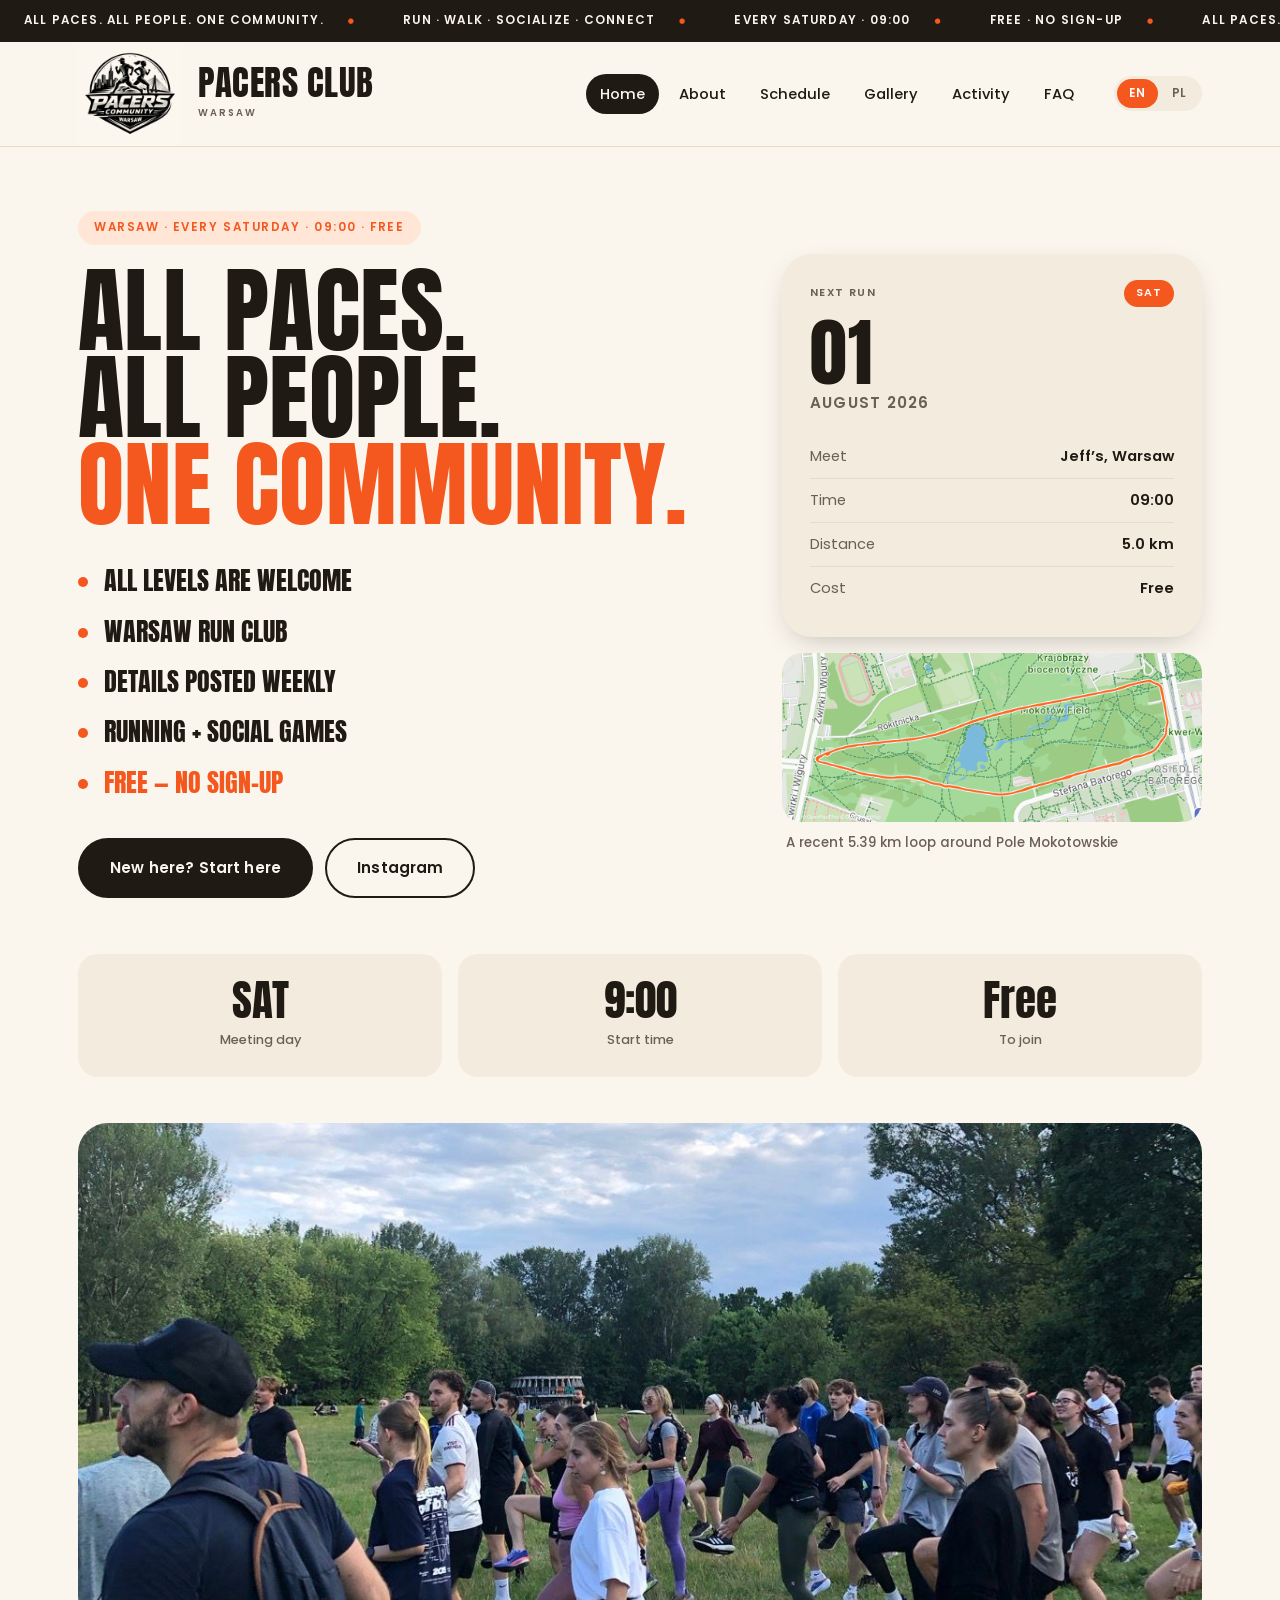
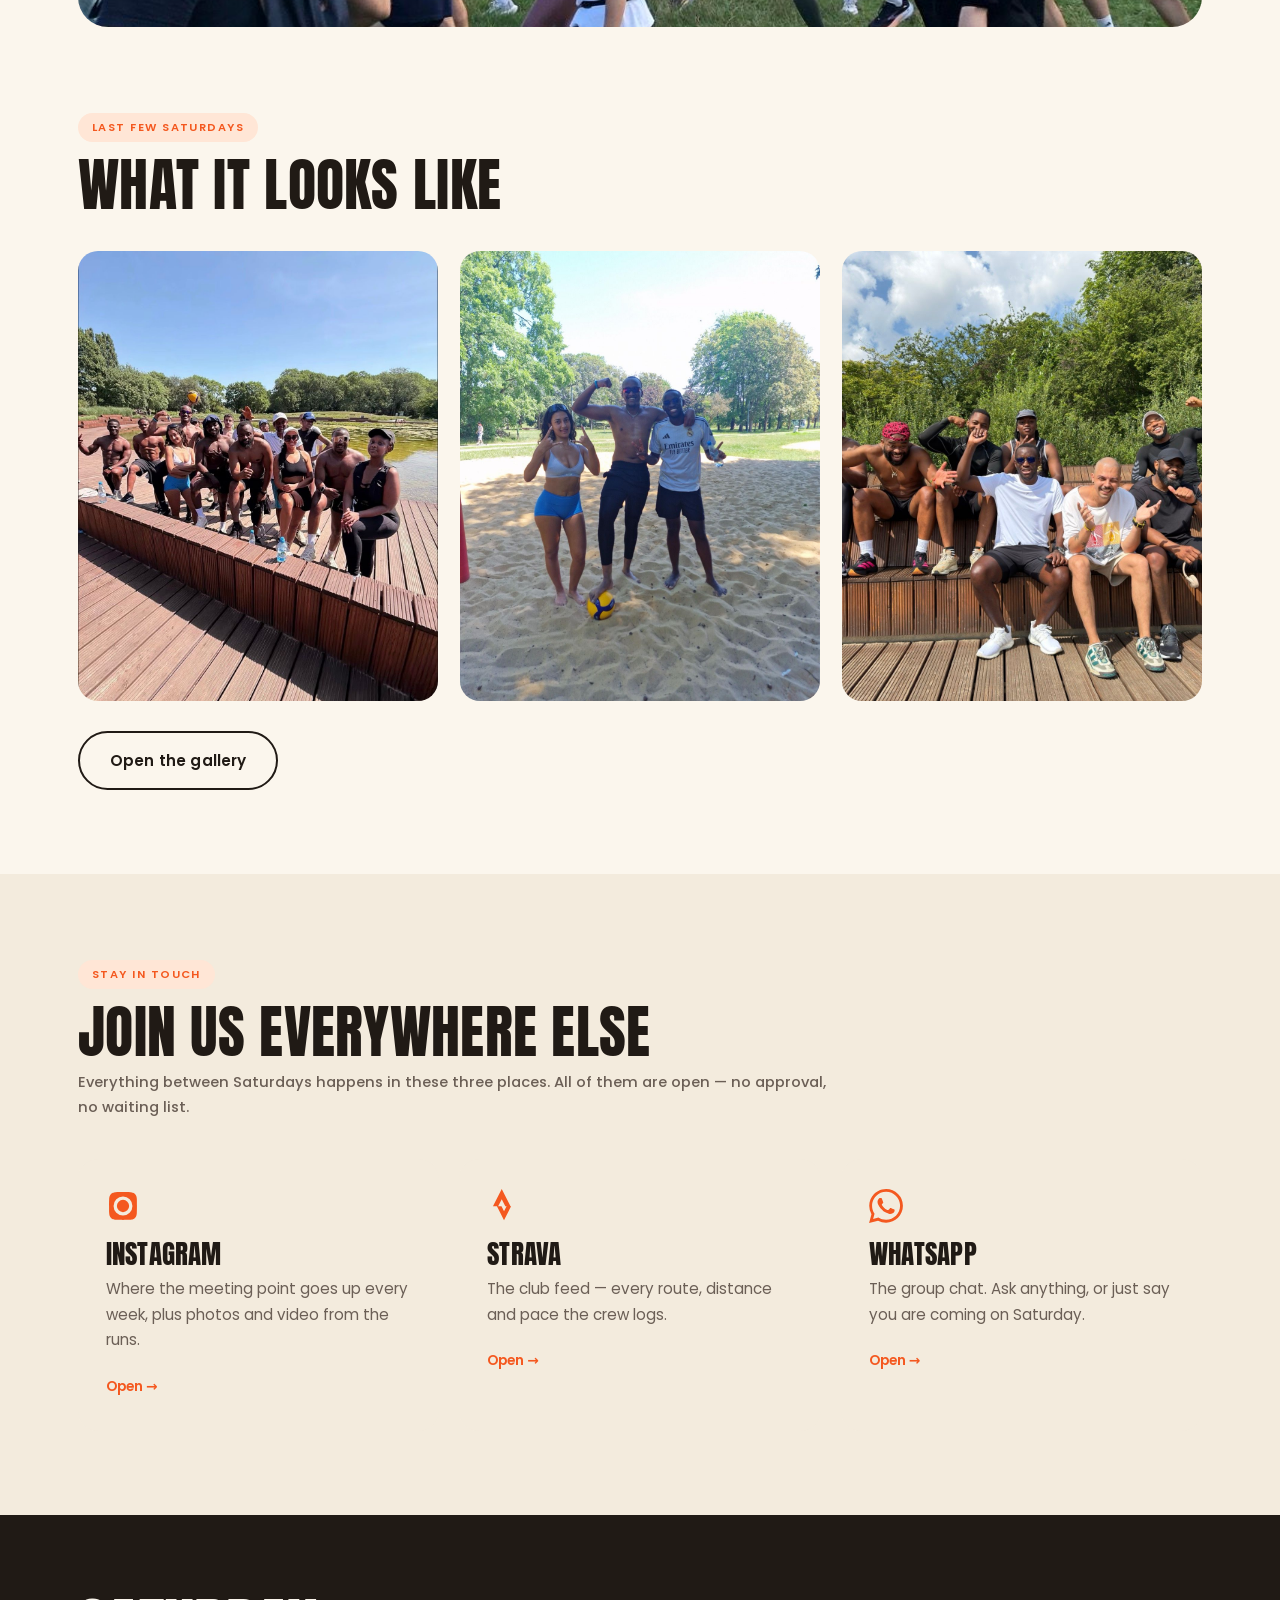
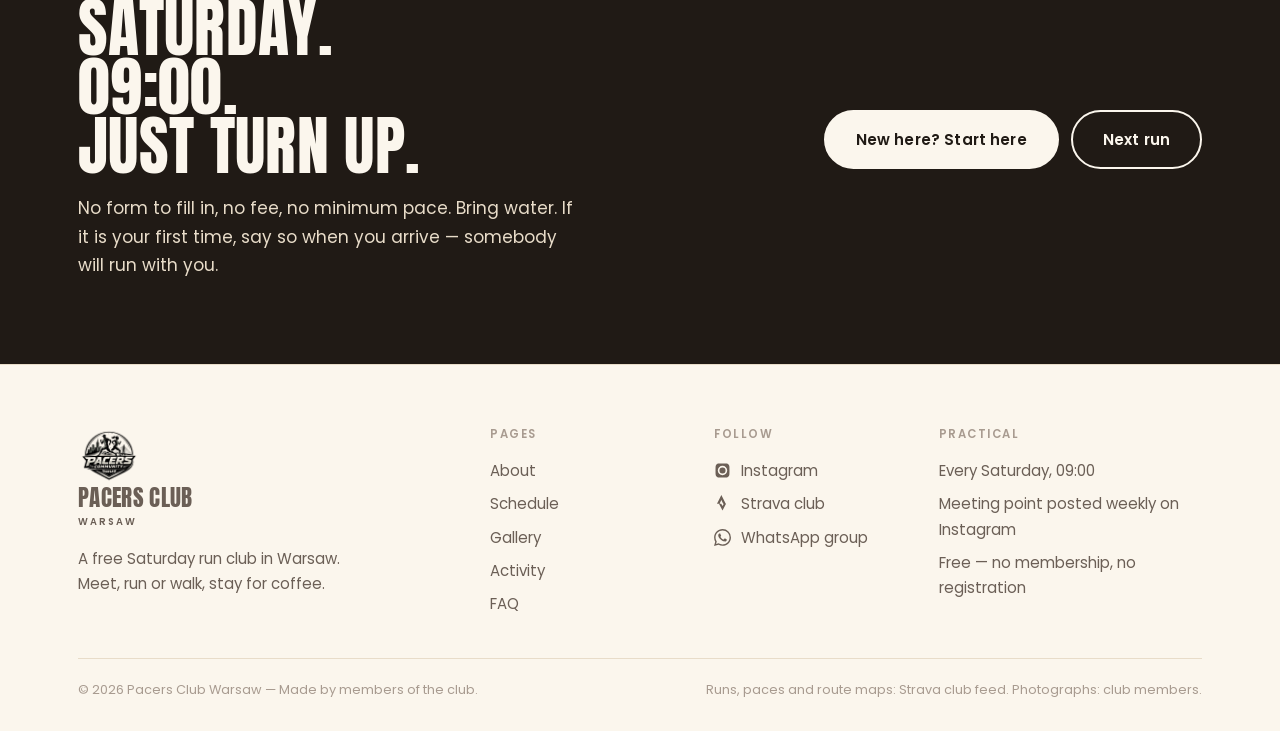
==== index.html @ 80765896 "Initial commit: Pacers Club Warsaw site" ====
<!DOCTYPE html>
<html lang="en">
<head>
<meta charset="UTF-8">
<meta name="viewport" content="width=device-width, initial-scale=1">
<title>Pacers Club Warsaw — all paces, all people, one community</title>
<meta name="description" content="A free Saturday run club in Warsaw. Meet at 09:00, run or walk any distance, stay for coffee. No sign-up, no fee, no minimum pace.">
<link rel="icon" href="assets/logo.jpg">
<link rel="stylesheet" href="css/style.css">
</head>
<body>

<div class="ticker"><div class="ticker-track"></div></div>

<header class="site-header">
  <div class="header-in">
    <a class="brand brand-lg" href="index.html">
      <img src="assets/logo.jpg" alt="Pacers Club Warsaw">
      <span><b>Pacers Club</b><small>Warsaw</small></span>
    </a>
    <nav class="main-nav">
      <ul>
        <li><a href="index.html" aria-current="page" data-i18n="nav_home">Home</a></li>
        <li><a href="about.html" data-i18n="nav_about">About</a></li>
        <li><a href="schedule.html" data-i18n="nav_schedule">Schedule</a></li>
        <li><a href="gallery.html" data-i18n="nav_gallery">Gallery</a></li>
        <li><a href="activity.html" data-i18n="nav_activity">Activity</a></li>
        <li><a href="join.html" data-i18n="nav_join">FAQ</a></li>
      </ul>
    </nav>
    <div class="header-tools">
      <div class="lang">
        <button data-lang="en" aria-pressed="true">EN</button>
        <button data-lang="pl" aria-pressed="false">PL</button>
      </div>
      <button class="burger" aria-label="Menu"><i></i><i></i><i></i></button>
    </div>
  </div>
</header>

<!-- ------------------------------------------------------------------ hero -->
<section class="hero">
  <div class="wrap">
    <div class="hero-grid">
      <div>
        <p class="kicker" data-i18n="h_kicker">Warsaw · Every Saturday · 09:00 · Free</p>
        <h1 data-i18n="h_title">All paces.<br>All people.<br><em>One community.</em></h1>
        <ul class="bio">
          <li data-i18n="bio_1">All levels are welcome</li>
          <li data-i18n="bio_2">Warsaw run club</li>
          <li data-i18n="bio_3">Details posted weekly</li>
          <li data-i18n="bio_4">Running + social games</li>
          <li data-i18n="bio_5">Free — no sign-up</li>
        </ul>
        <div class="btns" style="margin-top:32px">
          <a class="btn" href="join.html" data-i18n="h_btn_join">New here? Start here</a>
          <a class="btn ghost" href="https://www.instagram.com/pacersclub_warsaw/" target="_blank" rel="noopener" data-i18n="h_btn_ig">Instagram</a>
        </div>
      </div>

      <div class="hero-side">
        <aside class="bib">
          <div class="bib-top">
            <span data-i18n="bib_label">Next run</span>
            <span data-i18n="bib_day">Sat</span>
          </div>
          <div class="bib-no">01</div>
          <div class="bib-mo" data-i18n="bib_month">August 2026</div>
          <dl>
            <div><dt data-i18n="bib_meet">Meet</dt><dd>Jeff’s, Warsaw</dd></div>
            <div><dt data-i18n="bib_time">Time</dt><dd>09:00</dd></div>
            <div><dt data-i18n="bib_dist">Distance</dt><dd>5.0 km</dd></div>
            <div><dt data-i18n="bib_cost">Cost</dt><dd data-i18n="bib_cost_v">Free</dd></div>
          </dl>
        </aside>
        <figure class="bib-map">
          <img src="assets/routes/pole-mokotowskie.png" alt="Recorded 5.39 km loop around Pole Mokotowskie, Warsaw">
          <figcaption data-i18n="bib_map_cap">A recent 5.39 km loop around Pole Mokotowskie</figcaption>
        </figure>
      </div>
    </div>
  </div>
</section>

<!-- ------------------------------------------------------- the three facts -->
<section class="tight" style="padding-top:0">
  <div class="wrap">
    <div class="facts facts-3">
      <div class="fact"><div class="v">SAT</div><div class="k" data-i18n="f_day">Meeting day</div></div>
      <div class="fact"><div class="v">9:00</div><div class="k" data-i18n="f_time">Start time</div></div>
      <div class="fact"><div class="v" data-i18n="f_cost_v">Free</div><div class="k" data-i18n="f_cost">To join</div></div>
    </div>
  </div>
</section>

<div class="bleed-wrap">
  <img class="bleed" src="assets/photos/warmup.jpg" alt="The whole group warming up together in a Warsaw park on a Saturday morning">
</div>

<!-- --------------------------------------------------------------- gallery -->
<section>
  <div class="wrap">
    <div class="sec-head">
      <span class="no" data-i18n="gal_no">Last few Saturdays</span>
      <h2 data-i18n="gal_h">What it looks like</h2>
    </div>
    <div class="sheet">
      <div class="frame ar-4x5"><img src="assets/photos/deck-group.jpg" alt="The whole crew on the wooden deck by the lake after a Saturday run" loading="lazy"></div>
      <div class="frame ar-4x5"><img src="assets/photos/volley.jpg" alt="Three club members on the beach volleyball court after the run" loading="lazy"></div>
      <div class="frame ar-4x5"><img src="assets/photos/crew.jpg" alt="Club members sitting on wooden steps after a Saturday run" loading="lazy"></div>
    </div>
    <div class="btns" style="margin-top:30px">
      <a class="btn ghost" href="gallery.html" data-i18n="gal_btn">Open the gallery</a>
    </div>
  </div>
</section>

<!-- --------------------------------------------------------------- socials -->
<section class="warm">
  <div class="wrap">
    <div class="sec-head">
      <span class="no" data-i18n="so_no">Stay in touch</span>
      <h2 data-i18n="so_h">Join us everywhere else</h2>
      <span class="aside" data-i18n="so_p"></span>
    </div>
    <div class="socials">
      <a class="social" href="https://www.instagram.com/pacersclub_warsaw/" target="_blank" rel="noopener">
        <span class="social-ic" data-icon="instagram"></span>
        <h3>Instagram</h3>
        <p data-i18n="so_ig_p"></p>
        <span class="go" data-i18n="so_go">Open</span>
      </a>
      <a class="social" href="https://www.strava.com/clubs/2102616" target="_blank" rel="noopener">
        <span class="social-ic" data-icon="strava"></span>
        <h3>Strava</h3>
        <p data-i18n="so_st_p"></p>
        <span class="go" data-i18n="so_go">Open</span>
      </a>
      <a class="social" href="https://chat.whatsapp.com/F90RcARxVka1QFy6qhvAFN?mode=gi_t" target="_blank" rel="noopener">
        <span class="social-ic" data-icon="whatsapp"></span>
        <h3>WhatsApp</h3>
        <p data-i18n="so_wa_p"></p>
        <span class="go" data-i18n="so_go">Open</span>
      </a>
    </div>
  </div>
</section>

<!-- ------------------------------------------------------------------- cta -->
<section class="ink">
  <div class="wrap">
    <div class="cta">
      <div>
        <h2 data-i18n="cta_h">Saturday.<br>09:00.<br>Just turn up.</h2>
        <p data-i18n="cta_p"></p>
      </div>
      <div class="btns">
        <a class="btn" href="join.html" data-i18n="cta_btn_join">New here? Start here</a>
        <a class="btn ghost" href="schedule.html" data-i18n="h_btn_next">Next run</a>
      </div>
    </div>
  </div>
</section>

<footer class="site-footer">
  <div class="wrap">
    <div class="foot-grid">
      <div>
        <a class="brand" href="index.html" style="margin-bottom:16px">
          <img src="assets/logo.jpg" alt="">
          <span><b>Pacers Club</b><small>Warsaw</small></span>
        </a>
        <p data-i18n="foot_tag" style="max-width:34ch"></p>
      </div>
      <div>
        <h4 data-i18n="foot_explore">Pages</h4>
        <a href="about.html" data-i18n="nav_about">About</a>
        <a href="schedule.html" data-i18n="nav_schedule">Schedule</a>
        <a href="gallery.html" data-i18n="nav_gallery">Gallery</a>
        <a href="activity.html" data-i18n="nav_activity">Activity</a>
        <a href="join.html" data-i18n="nav_join">FAQ</a>
      </div>
      <div>
        <h4 data-i18n="foot_follow">Follow</h4>
        <a data-icon="instagram" href="https://www.instagram.com/pacersclub_warsaw/" target="_blank" rel="noopener">Instagram</a>
        <a data-icon="strava" href="https://www.strava.com/clubs/2102616" target="_blank" rel="noopener">Strava club</a>
        <a data-icon="whatsapp" href="https://chat.whatsapp.com/F90RcARxVka1QFy6qhvAFN?mode=gi_t" target="_blank" rel="noopener">WhatsApp group</a>
      </div>
      <div>
        <h4 data-i18n="foot_practical">Practical</h4>
        <p data-i18n="foot_p1"></p>
        <p data-i18n="foot_p2"></p>
        <p data-i18n="foot_p3"></p>
      </div>
    </div>
    <div class="foot-bottom">
      <span>© 2026 Pacers Club Warsaw — <span data-i18n="foot_rights"></span></span>
      <span data-i18n="foot_credit"></span>
    </div>
  </div>
</footer>

<script src="js/data.js"></script>
<script src="js/i18n.js"></script>
<script src="js/site.js"></script>
</body>
</html>
---- css/style.css ----
@import url('https://fonts.googleapis.com/css2?family=Anton&family=Poppins:wght@400;500;600;700&display=swap');

/* ==========================================================================
   Pacers Club Warsaw

   Two rules the design follows:
   1. Warm, not technical. Rounded shapes, a soft cream ground, a chunky
      display face. No monospace anywhere — mono is what made the earlier
      pass read like a dashboard.
   2. All colour comes from the photographs. The interface stays cream,
      warm brown-black and one orange.
   ========================================================================== */

:root {
  --ink: #201a15;          /* warm brown-black, not pure black */
  --ink-70: #6b5f56;
  --ink-40: #a89b90;
  --cream: #fbf6ed;        /* page ground */
  --cream-2: #f3ebdd;      /* raised blocks */
  --cream-3: #e8dcc9;      /* borders, dividers */
  --accent: #f4581f;       /* warm orange, close to the Strava trace colour */
  --accent-soft: #ffe6d6;
  --r-sm: 12px;
  --r-md: 20px;
  --r-lg: 30px;
  --r-pill: 999px;
  --shadow: 0 3px 0 rgba(32,26,21,0.08);
  --shadow-lift: 0 10px 30px -12px rgba(32,26,21,0.32);
  --maxw: 1180px;
}

* { box-sizing: border-box; }

html {
  scroll-behavior: smooth;
  -webkit-text-size-adjust: 100%;
}

body {
  margin: 0;
  background: var(--cream);
  color: var(--ink);
  font-family: 'Poppins', system-ui, sans-serif;
  font-size: 17px;
  line-height: 1.68;
  font-variant-numeric: tabular-nums;
}

img { max-width: 100%; display: block; }
ul { margin: 0; padding: 0; list-style: none; }
a { color: inherit; text-decoration: none; }

h1, h2, h3, .display {
  font-family: 'Anton', 'Poppins', sans-serif;
  font-weight: 400;          /* Anton ships one very heavy weight */
  text-transform: uppercase;
  line-height: 0.92;
  letter-spacing: 0.005em;
  margin: 0;
}

/* small uppercase labels — Poppins, not mono, and only lightly tracked */
.label {
  font-weight: 600;
  font-size: 0.7rem;
  letter-spacing: 0.13em;
  text-transform: uppercase;
}

.wrap {
  max-width: var(--maxw);
  margin: 0 auto;
  padding: 0 28px;
}

/* --------------------------------------------------------------- ticker -- */
.ticker {
  background: var(--ink);
  color: var(--cream);
  overflow: hidden;
}
.ticker-track {
  display: flex;
  width: max-content;
  animation: slide 46s linear infinite;
}
.ticker span {
  font-weight: 600;
  font-size: 0.74rem;
  letter-spacing: 0.1em;
  text-transform: uppercase;
  padding: 11px 24px;
  white-space: nowrap;
}
.ticker span::after {
  content: "●";
  color: var(--accent);
  margin-left: 24px;
  font-size: 0.6em;
  vertical-align: middle;
}
@keyframes slide { to { transform: translateX(-50%); } }
@media (prefers-reduced-motion: reduce) { .ticker-track { animation: none; } }

/* --------------------------------------------------------------- header -- */
.site-header {
  position: sticky;
  top: 0;
  z-index: 60;
  background: rgba(251,246,237,0.92);
  backdrop-filter: blur(10px);
  border-bottom: 1px solid var(--cream-3);
}
.header-in {
  max-width: var(--maxw);
  margin: 0 auto;
  padding: 0 28px;
  min-height: 82px;
  display: flex;
  align-items: center;
  gap: 26px;
}

.brand { display: flex; align-items: center; gap: 12px; margin-right: auto; }
.brand img {
  width: 62px;
  height: 62px;
  object-fit: contain;
  mix-blend-mode: multiply;   /* knocks the logo's white ground out */
}
.brand b {
  font-family: 'Anton', sans-serif;
  font-weight: 400;
  font-size: 1.42rem;
  text-transform: uppercase;
  line-height: 0.92;
  letter-spacing: 0.015em;
}
/* the home page carries a larger mark */
.brand-lg { gap: 16px; }
.brand-lg img { width: 104px; height: 104px; }
.brand-lg b { font-size: 2.2rem; }
.brand-lg small { font-size: 0.74rem; letter-spacing: 0.24em; }

.brand small {
  display: block;
  font-weight: 600;
  font-size: 0.6rem;
  letter-spacing: 0.2em;
  text-transform: uppercase;
  white-space: nowrap;
  color: var(--ink-70);
}

.main-nav ul { display: flex; gap: 6px; }
.main-nav a {
  display: block;
  font-weight: 500;
  font-size: 0.92rem;
  padding: 8px 14px;
  border-radius: var(--r-pill);
  transition: background 0.15s, color 0.15s;
}
.main-nav a:hover { background: var(--cream-2); }
.main-nav a[aria-current="page"] { background: var(--ink); color: var(--cream); }

.header-tools { display: flex; align-items: center; gap: 12px; }

.lang { display: flex; gap: 2px; background: var(--cream-2); border-radius: var(--r-pill); padding: 3px; }
.lang button {
  font-family: inherit;
  font-weight: 600;
  font-size: 0.72rem;
  letter-spacing: 0.06em;
  padding: 6px 12px;
  background: transparent;
  border: 0;
  border-radius: var(--r-pill);
  cursor: pointer;
  color: var(--ink-70);
}
.lang button[aria-pressed="true"] { background: var(--accent); color: #fff; }

.burger {
  display: none;
  width: 44px; height: 40px;
  background: var(--cream-2);
  border: 0;
  border-radius: var(--r-sm);
  cursor: pointer;
  padding: 11px 12px;
}
.burger i { display: block; height: 2.5px; border-radius: 2px; background: var(--ink); margin-bottom: 4px; }
.burger i:last-child { margin-bottom: 0; }

/* -------------------------------------------------------------- buttons -- */
.btn {
  display: inline-block;
  font-family: inherit;
  font-weight: 600;
  font-size: 0.95rem;
  letter-spacing: 0.01em;
  padding: 15px 30px;
  border-radius: var(--r-pill);
  border: 2px solid var(--ink);
  background: var(--ink);
  color: var(--cream);
  cursor: pointer;
  transition: transform 0.14s, background 0.14s, color 0.14s, box-shadow 0.14s;
}
.btn:hover {
  background: var(--accent);
  border-color: var(--accent);
  color: #fff;
  transform: translateY(-2px);
  box-shadow: var(--shadow-lift);
}
.btn.ghost { background: transparent; color: var(--ink); }
.btn.ghost:hover { background: var(--ink); border-color: var(--ink); color: var(--cream); }

section.ink .btn { background: var(--cream); color: var(--ink); border-color: var(--cream); }
section.ink .btn.ghost { background: transparent; color: var(--cream); }
section.ink .btn:hover { background: var(--accent); border-color: var(--accent); color: #fff; }

.btns { display: flex; gap: 12px; flex-wrap: wrap; }

/* ------------------------------------------------------------- sections -- */
section { padding: 84px 0; }
section.tight { padding: 46px 0; }
section.ink { background: var(--ink); color: var(--cream); }
section.ink h2, section.ink h3 { color: var(--cream); }
section.warm { background: var(--cream-2); }

.sec-head { margin-bottom: 40px; max-width: 760px; }
.sec-head .no {
  display: inline-block;
  font-weight: 600;
  font-size: 0.7rem;
  letter-spacing: 0.13em;
  text-transform: uppercase;
  color: var(--accent);
  background: var(--accent-soft);
  border-radius: var(--r-pill);
  padding: 5px 14px;
  margin-bottom: 16px;
}
section.ink .sec-head .no { background: rgba(244,88,31,0.18); }
.sec-head h2 { font-size: clamp(2.1rem, 5.2vw, 3.6rem); }
.sec-head .aside {
  display: block;
  margin-top: 12px;
  font-weight: 500;
  font-size: 0.92rem;
  color: var(--ink-70);
}
section.ink .sec-head .aside { color: var(--cream-3); }

/* ----------------------------------------------------------------- hero -- */
.hero { padding: 64px 0 56px; }
.hero-grid {
  display: grid;
  grid-template-columns: 1fr 420px;
  gap: 48px;
  align-items: center;
}
.hero-side { display: flex; flex-direction: column; gap: 16px; }

/* the recorded loop the club usually runs, next to the next-run card */
.bib-map { margin: 0; }
.bib-map img { width: 100%; border-radius: var(--r-md); }
.bib-map figcaption {
  font-weight: 500;
  font-size: 0.84rem;
  color: var(--ink-70);
  margin-top: 10px;
  padding: 0 4px;
}
.hero h1 { font-size: clamp(2.9rem, 7.4vw, 6.4rem); }
.hero h1 em { font-style: normal; color: var(--accent); }
.hero .kicker {
  display: inline-block;
  font-weight: 600;
  font-size: 0.74rem;
  letter-spacing: 0.13em;
  text-transform: uppercase;
  color: var(--accent);
  background: var(--accent-soft);
  border-radius: var(--r-pill);
  padding: 7px 16px;
  margin: 0 0 22px;
}
.hero .stand { font-size: 1.1rem; max-width: 48ch; margin: 26px 0 0; color: var(--ink-70); }

/* the next run, as a soft card rather than a start number */
.bib {
  background: var(--cream-2);
  border-radius: var(--r-lg);
  padding: 26px 28px 28px;
  box-shadow: var(--shadow-lift);
}
.bib .bib-top {
  display: flex;
  justify-content: space-between;
  align-items: center;
  font-weight: 600;
  font-size: 0.68rem;
  letter-spacing: 0.13em;
  text-transform: uppercase;
  color: var(--ink-70);
  margin-bottom: 14px;
}
.bib .bib-top span:last-child {
  background: var(--accent);
  color: #fff;
  border-radius: var(--r-pill);
  padding: 4px 12px;
  letter-spacing: 0.1em;
}
.bib .bib-no {
  font-family: 'Anton', sans-serif;
  font-size: 4.6rem;
  line-height: 0.86;
  letter-spacing: 0.01em;
}
.bib .bib-mo {
  font-weight: 600;
  font-size: 0.95rem;
  text-transform: uppercase;
  letter-spacing: 0.08em;
  color: var(--ink-70);
  margin-top: 6px;
}
.bib dl { margin: 20px 0 0; font-size: 0.92rem; }
.bib dl div {
  display: flex;
  justify-content: space-between;
  gap: 10px;
  padding: 9px 0;
  border-bottom: 1px solid var(--cream-3);
}
.bib dl div:last-child { border-bottom: 0; }
.bib dt { color: var(--ink-70); }
.bib dd { margin: 0; font-weight: 600; text-align: right; }

/* full-bleed photograph, with soft corners so it sits in the warm page */
.bleed-wrap { max-width: var(--maxw); margin: 0 auto; padding: 0 28px; }
.bleed {
  width: 100%;
  height: clamp(320px, 56vh, 580px);
  object-fit: cover;
  object-position: center 62%;
  border-radius: var(--r-lg);
}
.bleed-cap {
  padding: 14px 4px 0;
  font-weight: 500;
  font-size: 0.85rem;
  color: var(--ink-70);
}

/* masthead for the inner pages */
.page-head { padding: 56px 0 8px; }
.page-head .kicker {
  display: inline-block;
  font-weight: 600;
  font-size: 0.74rem;
  letter-spacing: 0.13em;
  text-transform: uppercase;
  color: var(--accent);
  background: var(--accent-soft);
  border-radius: var(--r-pill);
  padding: 7px 16px;
  margin: 0 0 20px;
}
.page-head h1 { font-size: clamp(2.5rem, 6.4vw, 5rem); }
.page-head .lead { max-width: 60ch; font-size: 1.1rem; margin: 22px 0 0; color: var(--ink-70); }

/* ----------------------------------------------------------- fact strip -- */
.facts {
  display: grid;
  grid-template-columns: repeat(4, 1fr);
  gap: 16px;
}
.fact {
  background: var(--cream-2);
  border-radius: var(--r-md);
  padding: 26px 24px;
  text-align: center;
}
.fact .v {
  font-family: 'Anton', sans-serif;
  font-size: 2.7rem;
  line-height: 0.92;
}
.fact .v.sm { font-size: 1.9rem; }
.facts-3 { grid-template-columns: repeat(3, 1fr); }
.fact .k {
  font-weight: 500;
  font-size: 0.8rem;
  color: var(--ink-70);
  margin-top: 10px;
}
section.ink .fact { background: rgba(255,255,255,0.06); }
section.ink .fact .k { color: var(--cream-3); }

/* ------------------------------------------------------------------ bio -- */
/* the club's own lines, lifted from the Instagram bio, emoji stripped */
.bio { display: flex; flex-direction: column; gap: 2px; margin: 28px 0 0; }
.bio li {
  font-family: 'Anton', sans-serif;
  text-transform: uppercase;
  font-size: clamp(1.15rem, 2.2vw, 1.65rem);
  line-height: 1.15;
  padding: 9px 0;
  display: flex;
  align-items: baseline;
  gap: 16px;
}
.bio li:last-child { color: var(--accent); }
.bio li::before {
  content: "";
  flex: none;
  width: 10px; height: 10px;
  border-radius: 50%;
  background: var(--accent);
  transform: translateY(-0.15em);
}

/* -------------------------------------------------------------- socials -- */
.socials { display: grid; grid-template-columns: repeat(3, 1fr); gap: 20px; }
.social {
  display: block;
  background: var(--cream-2);
  border-radius: var(--r-md);
  padding: 30px 28px 32px;
  transition: transform 0.15s, box-shadow 0.15s, background 0.15s;
}
.social:hover {
  transform: translateY(-4px);
  box-shadow: var(--shadow-lift);
  background: var(--accent);
  color: #fff;
}
.social h3 { font-size: 1.7rem; margin-bottom: 10px; }
.social p { margin: 0 0 18px; color: var(--ink-70); font-size: 0.95rem; }
.social:hover p { color: rgba(255,255,255,0.9); }
.social .go {
  font-weight: 600;
  font-size: 0.86rem;
  color: var(--accent);
}
.social:hover .go { color: #fff; }
.social .go::after { content: " →"; }
.social-ic { display: block; width: 34px; height: 34px; color: var(--accent); margin-bottom: 18px; }
.social:hover .social-ic { color: #fff; }

/* small brand marks in the footer link list */
.foot-grid a[data-icon] { display: flex; align-items: center; gap: 10px; }
.foot-grid a[data-icon] svg { width: 17px; height: 17px; flex: none; }
section.ink .social { background: rgba(255,255,255,0.06); color: var(--cream); }
section.ink .social p { color: var(--cream-3); }

/* --------------------------------------------------------------- claims -- */
.claims { display: grid; grid-template-columns: repeat(4, 1fr); gap: 20px; }
.claim {
  background: var(--cream-2);
  border-radius: var(--r-md);
  padding: 30px 26px 32px;
}
.claim .n {
  display: flex;
  align-items: center;
  justify-content: center;
  width: 42px; height: 42px;
  border-radius: 50%;
  background: var(--accent);
  color: #fff;
  font-family: 'Anton', sans-serif;
  font-size: 1.25rem;
  margin-bottom: 20px;
}
.claim h3 { font-size: 1.4rem; margin-bottom: 10px; }
.claim p { margin: 0; color: var(--ink-70); font-size: 0.95rem; }

/* ------------------------------------------------------------ photographs -- */
.sheet { display: grid; grid-template-columns: repeat(3, 1fr); gap: 22px; }
.sheet.two { grid-template-columns: repeat(2, 1fr); }
.frame {
  border-radius: var(--r-md);
  overflow: hidden;
  background: var(--cream-2);
}
.frame img { width: 100%; height: 100%; object-fit: cover; }
.shot .cap {
  font-weight: 500;
  font-size: 0.85rem;
  color: var(--ink-70);
  margin-top: 10px;
}
.ar-4x5 { aspect-ratio: 4/5; }
.ar-3x2 { aspect-ratio: 3/2; }
.ar-1x1 { aspect-ratio: 1/1; }

/* --------------------------------------------------------------- events -- */
.events { display: flex; flex-direction: column; gap: 12px; }
.event {
  display: grid;
  grid-template-columns: 104px 1fr auto;
  gap: 26px;
  align-items: center;
  background: var(--cream-2);
  border-radius: var(--r-md);
  padding: 22px 26px;
}
.event .date {
  font-family: 'Anton', sans-serif;
  font-size: 2.5rem;
  line-height: 0.9;
}
.event .date span {
  display: block;
  font-family: 'Poppins', sans-serif;
  font-weight: 600;
  font-size: 0.7rem;
  letter-spacing: 0.12em;
  color: var(--ink-70);
  margin-top: 7px;
}
.event h3 { font-size: 1.45rem; margin-bottom: 6px; }
.event .meta { font-size: 0.9rem; color: var(--ink-70); }
.event.next { background: var(--ink); color: var(--cream); }
.event.next h3 { color: var(--cream); }
.event.next .date span, .event.next .meta { color: var(--cream-3); }
.event.past { background: transparent; border: 1px solid var(--cream-3); }

.tags { display: flex; gap: 8px; flex-wrap: wrap; margin-top: 12px; }
.tags span {
  font-weight: 600;
  font-size: 0.68rem;
  letter-spacing: 0.08em;
  text-transform: uppercase;
  border-radius: var(--r-pill);
  padding: 5px 13px;
  background: rgba(255,255,255,0.12);
}
.event:not(.next) .tags span { background: var(--cream-3); }

/* ------------------------------------------------------------- activity -- */
.feed { display: flex; flex-direction: column; gap: 10px; }
.feed-row {
  display: grid;
  grid-template-columns: 1fr repeat(3, 92px);
  gap: 18px;
  align-items: center;
  background: var(--cream-2);
  border-radius: var(--r-md);
  padding: 16px 24px;
}
.feed-row .who {
  font-family: 'Anton', sans-serif;
  text-transform: uppercase;
  font-size: 1.3rem;
  line-height: 1;
}
.feed-row .what { font-size: 0.82rem; color: var(--ink-70); margin-top: 3px; }
.feed-row .cell { text-align: right; }
.feed-row .cell b { display: block; font-size: 1rem; font-weight: 600; }
.feed-row .cell span { font-size: 0.72rem; color: var(--ink-40); }

/* ------------------------------------------------------------------ faq -- */
.faq { display: grid; grid-template-columns: repeat(2, 1fr); gap: 18px; }
.faq-item {
  background: var(--cream-2);
  border-radius: var(--r-md);
  padding: 26px 28px 28px;
}
.faq-item h3 { font-size: 1.28rem; margin-bottom: 10px; }
.faq-item p { margin: 0; color: var(--ink-70); font-size: 0.95rem; }

/* -------------------------------------------------------------- contact -- */
.contact-grid { display: grid; grid-template-columns: 1.2fr 1fr; gap: 44px; align-items: start; }
.contact-block { margin-bottom: 30px; }
.contact-block h3 {
  font-family: 'Poppins', sans-serif;
  font-weight: 600;
  font-size: 0.72rem;
  letter-spacing: 0.13em;
  text-transform: uppercase;
  color: var(--accent);
  margin-bottom: 10px;
}
.contact-block .big {
  font-family: 'Anton', sans-serif;
  text-transform: uppercase;
  font-size: 1.9rem;
  line-height: 1;
  margin-bottom: 8px;
}
.contact-block p { margin: 0; color: var(--cream-3); }
section:not(.ink) .contact-block p { color: var(--ink-70); }

#map {
  height: 440px;
  border-radius: var(--r-lg);
  overflow: hidden;
}
.leaflet-container { background: var(--cream-2); font-family: 'Poppins', sans-serif; }
.leaflet-popup-content-wrapper { border-radius: var(--r-sm); }

/* ---------------------------------------------------------------- split -- */
.split { display: grid; grid-template-columns: 1fr 1fr; gap: 54px; align-items: start; }
.split.narrow { grid-template-columns: 1.15fr 1fr; }
.prose p { margin: 0 0 1.15em; color: var(--ink-70); }
.prose p:last-child { margin-bottom: 0; }
.prose .lead { font-size: 1.15rem; color: var(--ink); }

.steps { display: flex; flex-direction: column; gap: 14px; }
.step {
  display: grid;
  grid-template-columns: 44px 1fr;
  gap: 18px;
  background: var(--cream-2);
  border-radius: var(--r-md);
  padding: 22px 24px;
  counter-increment: s;
}
.steps { counter-reset: s; }
.step::before {
  content: counter(s);
  display: flex;
  align-items: center;
  justify-content: center;
  width: 40px; height: 40px;
  border-radius: 50%;
  background: var(--accent);
  color: #fff;
  font-family: 'Anton', sans-serif;
  font-size: 1.15rem;
}
.step h3 { font-size: 1.3rem; margin-bottom: 5px; }
.step p { margin: 0; color: var(--ink-70); font-size: 0.94rem; }

/* pull quote, straight off the club flyers */
.quote {
  font-family: 'Anton', sans-serif;
  text-transform: uppercase;
  font-size: clamp(1.9rem, 5.4vw, 4rem);
  line-height: 0.96;
  background: var(--accent);
  color: #fff;
  border-radius: var(--r-lg);
  padding: 52px 48px;
  margin: 0;
}

/* ------------------------------------------------------------------ cta -- */
.cta { display: grid; grid-template-columns: 1fr auto; gap: 44px; align-items: center; }
.cta h2 { font-size: clamp(2.2rem, 6vw, 4rem); }
.cta p { max-width: 46ch; margin: 18px 0 0; color: var(--cream-3); }

/* --------------------------------------------------------------- footer -- */
.site-footer { padding: 60px 0 30px; font-size: 0.94rem; border-top: 1px solid var(--cream-3); }
.foot-grid { display: grid; grid-template-columns: 2fr 1fr 1fr 1.4fr; gap: 36px; }
.foot-grid h4 {
  font-family: 'Poppins', sans-serif;
  font-weight: 600;
  font-size: 0.72rem;
  letter-spacing: 0.13em;
  text-transform: uppercase;
  color: var(--ink-40);
  margin: 0 0 14px;
}
.foot-grid a { display: block; margin-bottom: 8px; color: var(--ink-70); }
.foot-grid a:hover { color: var(--accent); }
.foot-grid p { margin: 0 0 8px; color: var(--ink-70); }
.foot-bottom {
  border-top: 1px solid var(--cream-3);
  margin-top: 34px;
  padding-top: 20px;
  display: flex;
  justify-content: space-between;
  flex-wrap: wrap;
  gap: 12px;
  font-size: 0.8rem;
  color: var(--ink-40);
}

.note {
  font-size: 0.88rem;
  line-height: 1.7;
  color: var(--ink-70);
  background: var(--cream-2);
  border-radius: var(--r-md);
  padding: 18px 22px;
  margin-top: 28px;
}
section.ink .note { background: rgba(255,255,255,0.06); color: var(--cream-3); }

/* ----------------------------------------------------------- responsive -- */
@media (max-width: 1040px) {
  .main-nav a { font-size: 0.86rem; padding: 8px 11px; }
  .header-in { gap: 16px; }
}

@media (max-width: 960px) {
  .hero-grid { grid-template-columns: 1fr; align-items: start; }
  .bib { max-width: 380px; }
  .facts, .claims { grid-template-columns: repeat(2, 1fr); }
  .sheet { grid-template-columns: repeat(2, 1fr); }
  .faq { grid-template-columns: 1fr; }
  .split, .split.narrow, .cta, .contact-grid { grid-template-columns: 1fr; gap: 34px; }
  .foot-grid { grid-template-columns: 1fr 1fr; }
}

@media (max-width: 700px) {
  body { font-size: 16px; }
  section { padding: 56px 0; }
  .wrap, .header-in, .bleed-wrap { padding-left: 18px; padding-right: 18px; }
  .brand img { width: 48px; height: 48px; }
  .brand b { font-size: 1.2rem; }
  .brand small { font-size: 0.55rem; letter-spacing: 0.14em; }
  /* the oversized home mark would swallow a phone header */
  .brand-lg { gap: 10px; }
  .brand-lg img { width: 58px; height: 58px; }
  .brand-lg b { font-size: 1.34rem; }
  .brand-lg small { font-size: 0.56rem; letter-spacing: 0.16em; }
  .burger { display: block; }
  .main-nav {
    position: absolute;
    top: 82px; left: 0; right: 0;
    background: var(--cream);
    border-bottom: 1px solid var(--cream-3);
    padding: 16px 18px 22px;
    display: none;
  }
  .main-nav.open { display: block; }
  .main-nav ul { flex-direction: column; gap: 4px; }
  .main-nav a { font-size: 1rem; padding: 11px 16px; }
  .facts, .claims, .sheet, .sheet.two { grid-template-columns: 1fr; }
  .event { grid-template-columns: 76px 1fr; gap: 18px; padding: 20px; }
  .event .btns { grid-column: 1 / -1; }
  .event .date { font-size: 1.9rem; }
  .feed-row { grid-template-columns: 1fr repeat(3, 60px); gap: 8px; padding: 14px 18px; }
  .feed-row .cell b { font-size: 0.85rem; }
  .feed-row .cell span { font-size: 0.62rem; }
  .ladder-row { grid-template-columns: 96px 1fr 76px; gap: 10px; font-size: 0.82rem; }
  .quote { padding: 34px 26px; }
  .foot-grid { grid-template-columns: 1fr; }
}
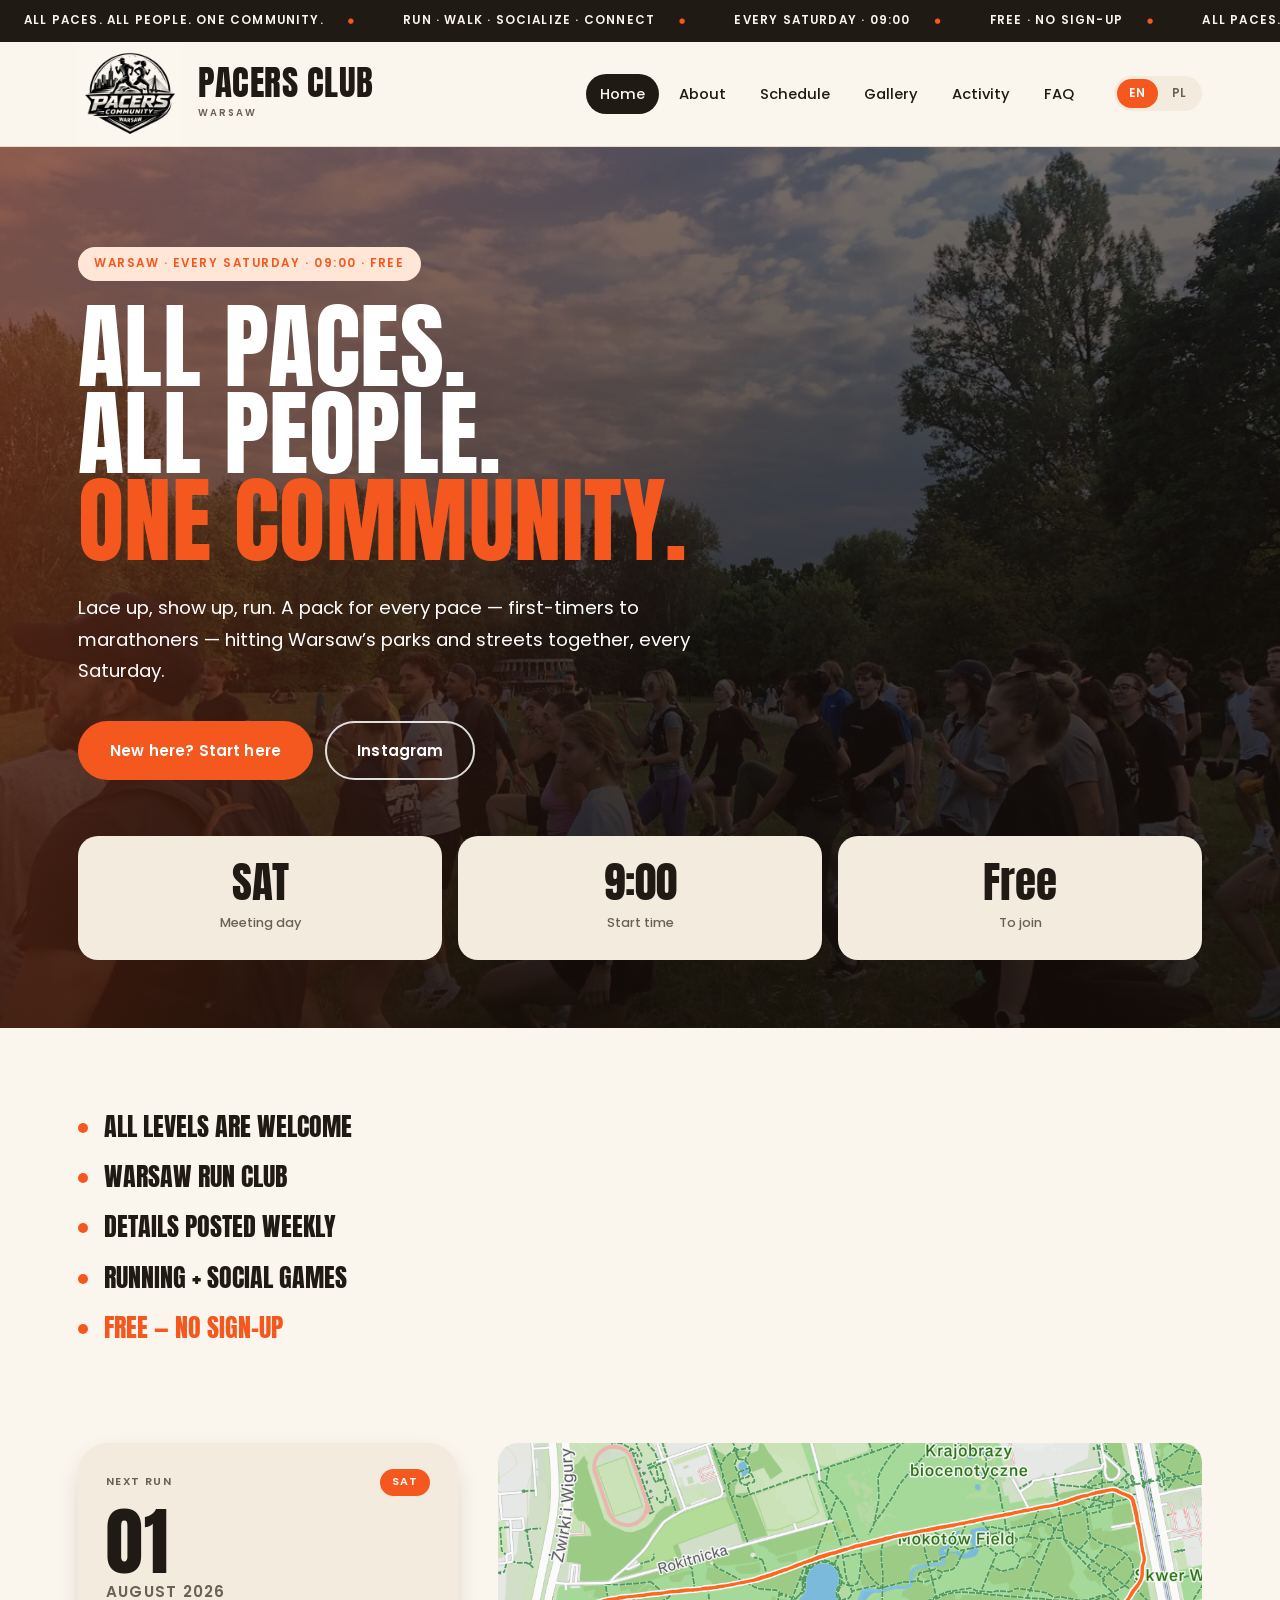
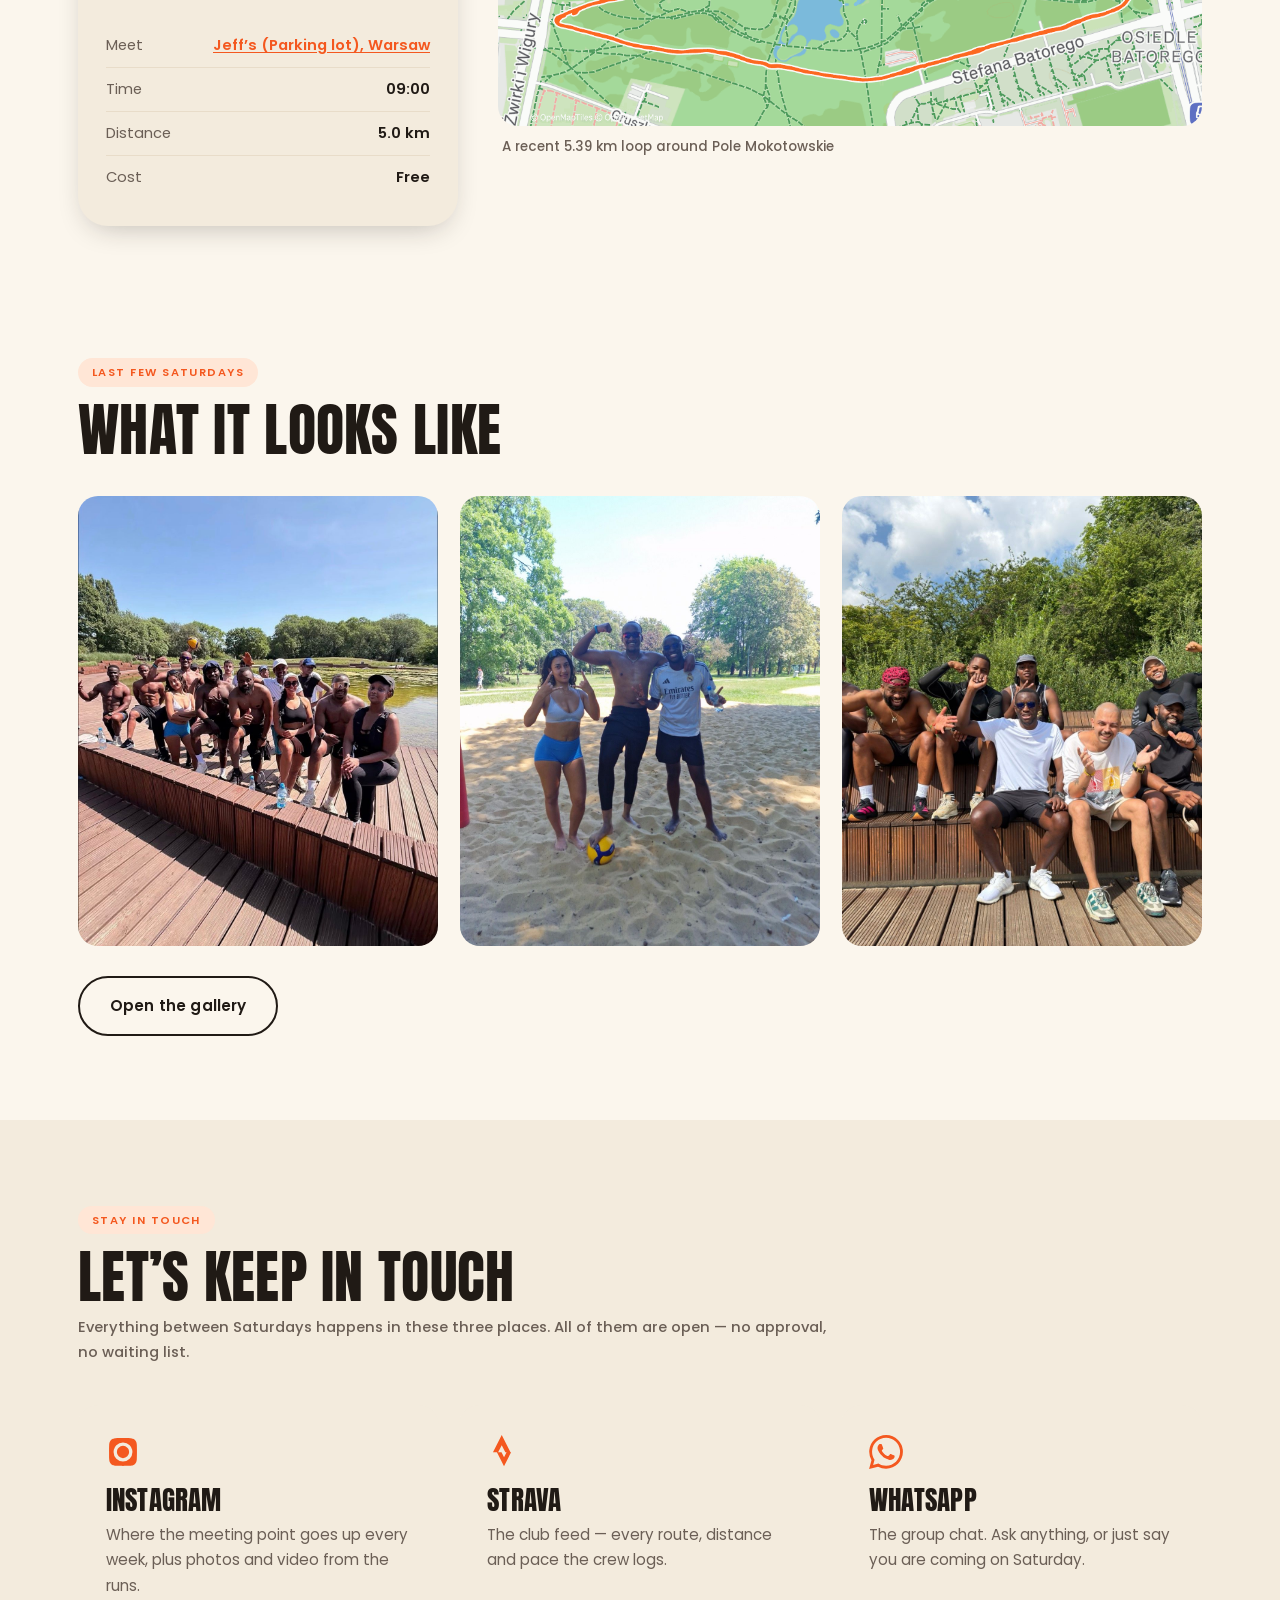
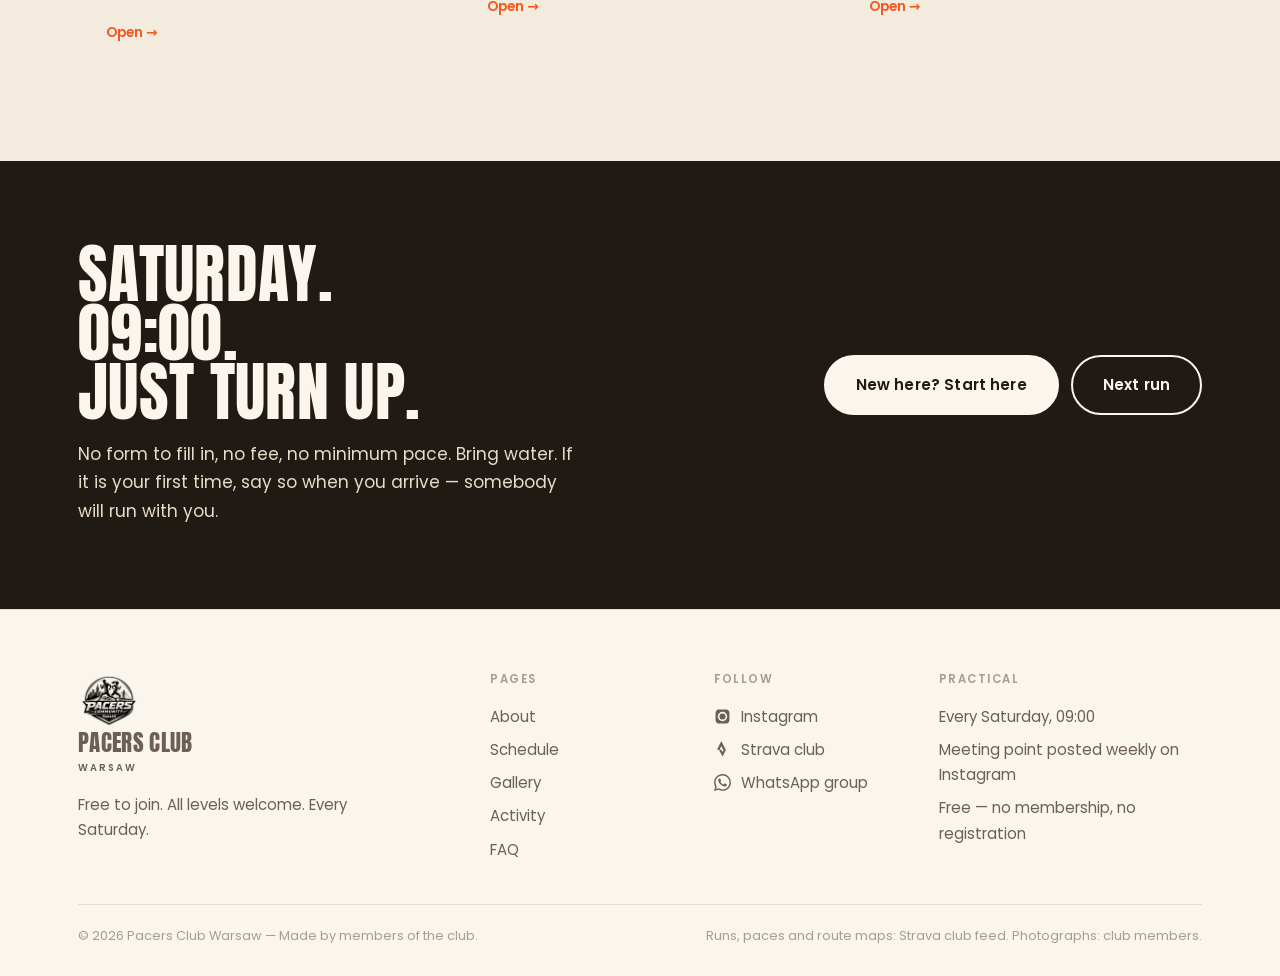
==== commit 27b1c8b2: "Redesign homepage hero as full-bleed photo with dark scrim; add tagline, FAQ improvements, WhatsApp " ====
--- a/index.html
+++ b/index.html
@@ -6,7 +6,7 @@
 <title>Pacers Club Warsaw — all paces, all people, one community</title>
 <meta name="description" content="A free Saturday run club in Warsaw. Meet at 09:00, run or walk any distance, stay for coffee. No sign-up, no fee, no minimum pace.">
 <link rel="icon" href="assets/logo.jpg">
-<link rel="stylesheet" href="css/style.css">
+<link rel="stylesheet" href="css/style.css?v=2">
 </head>
 <body>
 
@@ -40,51 +40,16 @@
 
 <!-- ------------------------------------------------------------------ hero -->
 <section class="hero">
-  <div class="wrap">
-    <div class="hero-grid">
-      <div>
-        <p class="kicker" data-i18n="h_kicker">Warsaw · Every Saturday · 09:00 · Free</p>
-        <h1 data-i18n="h_title">All paces.<br>All people.<br><em>One community.</em></h1>
-        <ul class="bio">
-          <li data-i18n="bio_1">All levels are welcome</li>
-          <li data-i18n="bio_2">Warsaw run club</li>
-          <li data-i18n="bio_3">Details posted weekly</li>
-          <li data-i18n="bio_4">Running + social games</li>
-          <li data-i18n="bio_5">Free — no sign-up</li>
-        </ul>
-        <div class="btns" style="margin-top:32px">
-          <a class="btn" href="join.html" data-i18n="h_btn_join">New here? Start here</a>
-          <a class="btn ghost" href="https://www.instagram.com/pacersclub_warsaw/" target="_blank" rel="noopener" data-i18n="h_btn_ig">Instagram</a>
-        </div>
-      </div>
-
-      <div class="hero-side">
-        <aside class="bib">
-          <div class="bib-top">
-            <span data-i18n="bib_label">Next run</span>
-            <span data-i18n="bib_day">Sat</span>
-          </div>
-          <div class="bib-no">01</div>
-          <div class="bib-mo" data-i18n="bib_month">August 2026</div>
-          <dl>
-            <div><dt data-i18n="bib_meet">Meet</dt><dd>Jeff’s, Warsaw</dd></div>
-            <div><dt data-i18n="bib_time">Time</dt><dd>09:00</dd></div>
-            <div><dt data-i18n="bib_dist">Distance</dt><dd>5.0 km</dd></div>
-            <div><dt data-i18n="bib_cost">Cost</dt><dd data-i18n="bib_cost_v">Free</dd></div>
-          </dl>
-        </aside>
-        <figure class="bib-map">
-          <img src="assets/routes/pole-mokotowskie.png" alt="Recorded 5.39 km loop around Pole Mokotowskie, Warsaw">
-          <figcaption data-i18n="bib_map_cap">A recent 5.39 km loop around Pole Mokotowskie</figcaption>
-        </figure>
-      </div>
-    </div>
-  </div>
-</section>
-
-<!-- ------------------------------------------------------- the three facts -->
-<section class="tight" style="padding-top:0">
-  <div class="wrap">
+  <img class="hero-media" src="assets/photos/warmup.jpg" alt="">
+  <div class="hero-scrim"></div>
+  <div class="wrap">
+    <p class="kicker" data-i18n="h_kicker">Warsaw · Every Saturday · 09:00 · Free</p>
+    <h1 data-i18n="h_title">All paces.<br>All people.<br><em>One community.</em></h1>
+    <p class="tagline"><span data-i18n="h_tagline">Lace up, show up, run. A pack for every pace — first-timers to marathoners — hitting Warsaw’s parks and streets together, every Saturday.</span></p>
+    <div class="btns">
+      <a class="btn" href="join.html" data-i18n="h_btn_join">New here? Start here</a>
+      <a class="btn ghost" href="https://www.instagram.com/pacersclub_warsaw/" target="_blank" rel="noopener" data-i18n="h_btn_ig">Instagram</a>
+    </div>
     <div class="facts facts-3">
       <div class="fact"><div class="v">SAT</div><div class="k" data-i18n="f_day">Meeting day</div></div>
       <div class="fact"><div class="v">9:00</div><div class="k" data-i18n="f_time">Start time</div></div>
@@ -93,9 +58,44 @@
   </div>
 </section>
 
-<div class="bleed-wrap">
-  <img class="bleed" src="assets/photos/warmup.jpg" alt="The whole group warming up together in a Warsaw park on a Saturday morning">
-</div>
+<!-- ------------------------------------------------------- club highlights -->
+<section class="tight">
+  <div class="wrap">
+    <ul class="bio">
+      <li data-i18n="bio_1">All levels are welcome</li>
+      <li data-i18n="bio_2">Warsaw run club</li>
+      <li data-i18n="bio_3">Details posted weekly</li>
+      <li data-i18n="bio_4">Running + social games</li>
+      <li data-i18n="bio_5">Free — no sign-up</li>
+    </ul>
+  </div>
+</section>
+
+<!-- ----------------------------------------------------------- the next run -->
+<section class="tight">
+  <div class="wrap">
+    <div class="next-run-grid">
+      <aside class="bib">
+        <div class="bib-top">
+          <span data-i18n="bib_label">Next run</span>
+          <span data-i18n="bib_day">Sat</span>
+        </div>
+        <div class="bib-no">01</div>
+        <div class="bib-mo" data-i18n="bib_month">August 2026</div>
+        <dl>
+          <div><dt data-i18n="bib_meet">Meet</dt><dd><a class="meet-link" href="https://www.google.com/maps/search/?api=1&amp;query=52.2109634,20.9891289" target="_blank" rel="noopener" data-i18n="bib_meet_v">Jeff’s (Parking lot), Warsaw</a></dd></div>
+          <div><dt data-i18n="bib_time">Time</dt><dd>09:00</dd></div>
+          <div><dt data-i18n="bib_dist">Distance</dt><dd>5.0 km</dd></div>
+          <div><dt data-i18n="bib_cost">Cost</dt><dd data-i18n="bib_cost_v">Free</dd></div>
+        </dl>
+      </aside>
+      <figure class="bib-map">
+        <img src="assets/routes/pole-mokotowskie.png" alt="Recorded 5.39 km loop around Pole Mokotowskie, Warsaw">
+        <figcaption data-i18n="bib_map_cap">A recent 5.39 km loop around Pole Mokotowskie</figcaption>
+      </figure>
+    </div>
+  </div>
+</section>
 
 <!-- --------------------------------------------------------------- gallery -->
 <section>
@@ -200,8 +200,8 @@
   </div>
 </footer>
 
-<script src="js/data.js"></script>
-<script src="js/i18n.js"></script>
-<script src="js/site.js"></script>
+<script src="js/data.js?v=2"></script>
+<script src="js/i18n.js?v=2"></script>
+<script src="js/site.js?v=2"></script>
 </body>
 </html>
--- a/css/style.css
+++ b/css/style.css
@@ -256,14 +256,63 @@
 section.ink .sec-head .aside { color: var(--cream-3); }
 
 /* ----------------------------------------------------------------- hero -- */
-.hero { padding: 64px 0 56px; }
-.hero-grid {
-  display: grid;
-  grid-template-columns: 1fr 420px;
-  gap: 48px;
-  align-items: center;
-}
-.hero-side { display: flex; flex-direction: column; gap: 16px; }
+/* full-bleed photo behind a dark, orange-graded scrim — reads as an
+   athletic poster rather than another lifestyle card */
+.hero {
+  position: relative;
+  overflow: hidden;
+  padding: 100px 0 68px;
+  color: #fff;
+}
+.hero-media {
+  position: absolute;
+  inset: 0;
+  width: 100%;
+  height: 100%;
+  object-fit: cover;
+  object-position: center 58%;
+  z-index: 0;
+}
+.hero-scrim {
+  position: absolute;
+  inset: 0;
+  z-index: 1;
+  background:
+    linear-gradient(115deg, rgba(244,88,31,.32) 0%, transparent 55%),
+    linear-gradient(180deg, rgba(20,12,7,.6) 0%, rgba(20,12,7,.74) 45%, rgba(20,12,7,.9) 100%);
+}
+.hero > .wrap { position: relative; z-index: 2; }
+.hero h1 { font-size: clamp(2.9rem, 7.4vw, 6.4rem); color: #fff; }
+.hero h1 em { font-style: normal; color: var(--accent); }
+.hero .kicker {
+  display: inline-block;
+  font-weight: 600;
+  font-size: 0.74rem;
+  letter-spacing: 0.13em;
+  text-transform: uppercase;
+  color: var(--accent);
+  background: var(--accent-soft);
+  border-radius: var(--r-pill);
+  padding: 7px 16px;
+  margin: 0 0 22px;
+}
+.hero .tagline {
+  max-width: 60ch;
+  margin: 28px 0 0;
+  font-size: 1.16rem;
+  line-height: 1.7;
+  color: #fff;
+}
+.hero .btns { margin-top: 34px; }
+.hero .btn { background: var(--accent); border-color: var(--accent); color: #fff; }
+.hero .btn:hover { background: #fff; border-color: #fff; color: var(--accent); }
+.hero .btn.ghost { background: transparent; color: #fff; border-color: rgba(255,255,255,.85); }
+.hero .btn.ghost:hover { background: #fff; color: var(--ink); border-color: #fff; }
+.hero .facts { margin-top: 56px; }
+.hero .fact { color: var(--ink); }
+
+/* the next-run card sits beside the route it usually covers */
+.next-run-grid { display: grid; grid-template-columns: 380px 1fr; gap: 40px; align-items: start; }
 
 /* the recorded loop the club usually runs, next to the next-run card */
 .bib-map { margin: 0; }
@@ -275,21 +324,6 @@
   margin-top: 10px;
   padding: 0 4px;
 }
-.hero h1 { font-size: clamp(2.9rem, 7.4vw, 6.4rem); }
-.hero h1 em { font-style: normal; color: var(--accent); }
-.hero .kicker {
-  display: inline-block;
-  font-weight: 600;
-  font-size: 0.74rem;
-  letter-spacing: 0.13em;
-  text-transform: uppercase;
-  color: var(--accent);
-  background: var(--accent-soft);
-  border-radius: var(--r-pill);
-  padding: 7px 16px;
-  margin: 0 0 22px;
-}
-.hero .stand { font-size: 1.1rem; max-width: 48ch; margin: 26px 0 0; color: var(--ink-70); }
 
 /* the next run, as a soft card rather than a start number */
 .bib {
@@ -341,6 +375,8 @@
 .bib dl div:last-child { border-bottom: 0; }
 .bib dt { color: var(--ink-70); }
 .bib dd { margin: 0; font-weight: 600; text-align: right; }
+.meet-link { color: var(--accent); text-decoration: underline; text-underline-offset: 2px; }
+.meet-link:hover { color: var(--ink); }
 
 /* full-bleed photograph, with soft corners so it sits in the warm page */
 .bleed-wrap { max-width: var(--maxw); margin: 0 auto; padding: 0 28px; }
@@ -703,7 +739,7 @@
 }
 
 @media (max-width: 960px) {
-  .hero-grid { grid-template-columns: 1fr; align-items: start; }
+  .next-run-grid { grid-template-columns: 1fr; }
   .bib { max-width: 380px; }
   .facts, .claims { grid-template-columns: repeat(2, 1fr); }
   .sheet { grid-template-columns: repeat(2, 1fr); }
@@ -715,6 +751,8 @@
 @media (max-width: 700px) {
   body { font-size: 16px; }
   section { padding: 56px 0; }
+  .hero { padding: 56px 0 40px; }
+  .hero .tagline { font-size: 1.02rem; line-height: 1.7; }
   .wrap, .header-in, .bleed-wrap { padding-left: 18px; padding-right: 18px; }
   .brand img { width: 48px; height: 48px; }
   .brand b { font-size: 1.2rem; }
